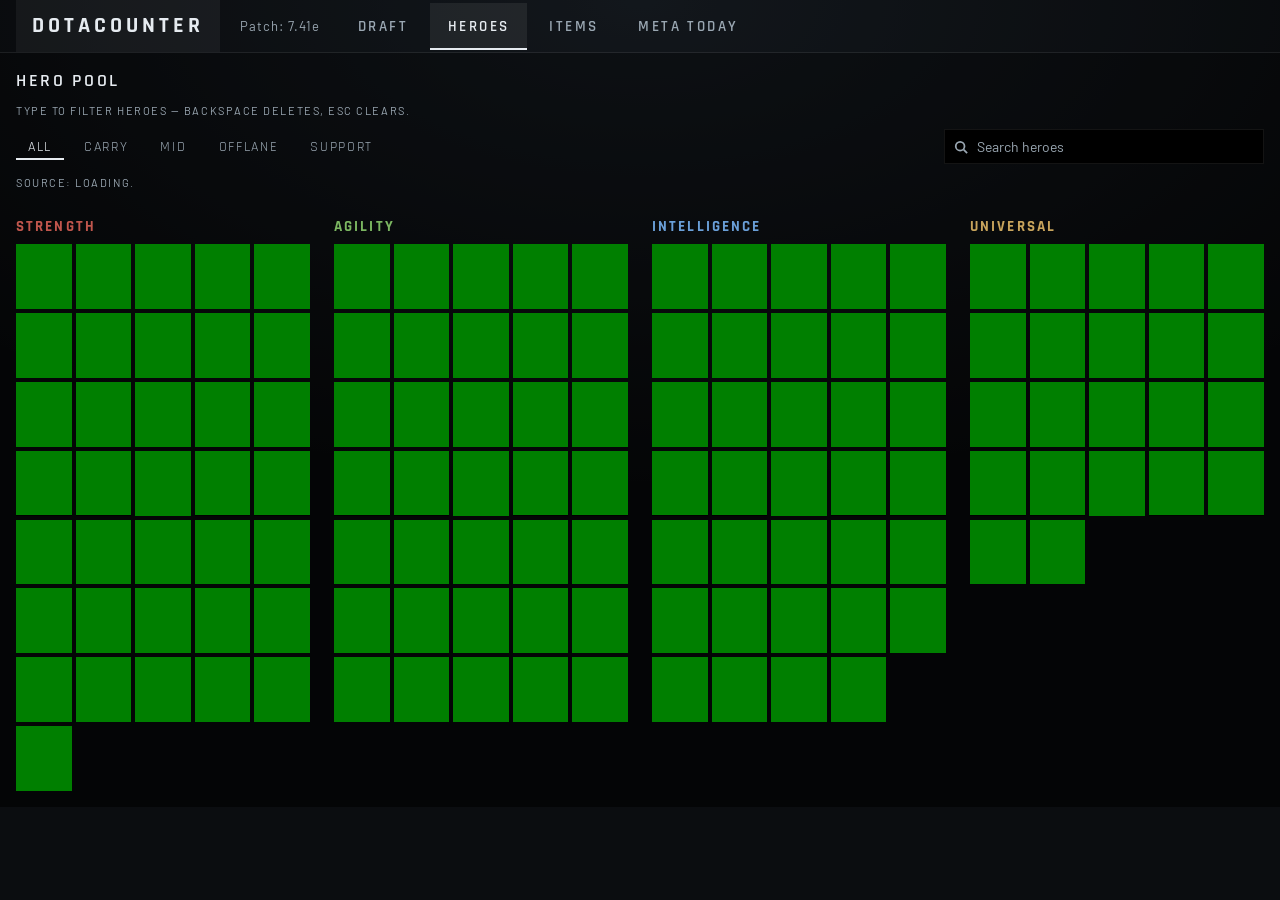
==== heroes.html @ 29185f5b "B2: heroes page with guide/matchups popup, item timeline, deep links" ====
<!DOCTYPE html>
<html lang="en">
<head>
  <meta charset="UTF-8">
  <meta name="viewport" content="width=device-width, initial-scale=1.0">
  <title>DotaCounter — heroes</title>
  <link rel="preconnect" href="https://fonts.googleapis.com">
  <link rel="preconnect" href="https://fonts.gstatic.com" crossorigin>
  <link rel="stylesheet" href="https://fonts.googleapis.com/css2?family=Barlow:wght@400;600&family=Rajdhani:wght@600;700&display=swap">
  <link rel="stylesheet" href="./css/style.css">
  <link rel="stylesheet" href="./css/heroes.css">
</head>
<body>
  <header class="top-bar">
    <h1 class="site-title">DotaCounter</h1>
    <p class="patch-label">Patch: loading…</p>
    <nav class="site-nav">
      <a class="nav-link" href="./index.html">Draft</a>
      <a class="nav-link nav-link-active" href="./heroes.html">Heroes</a>
      <a class="nav-link" href="./items.html">Items</a>
      <a class="nav-link" href="./meta.html">Meta today</a>
    </nav>
  </header>

  <main class="heroes-view">
    <section class="pool-section">
      <h2 class="section-title">Hero pool</h2>
      <p class="pool-query-hint">Tap a portrait to open the hero popup.</p>
      <div class="pool-controls-row">
        <div class="role-tabs">
          <button class="role-tab role-tab-active" data-tab="all">All</button>
          <button class="role-tab" data-tab="carry">Carry</button>
          <button class="role-tab" data-tab="mid">Mid</button>
          <button class="role-tab" data-tab="offlane">Offlane</button>
          <button class="role-tab" data-tab="support">Support</button>
        </div>
        <div class="pool-search-wrap">
          <svg class="pool-search-icon" viewBox="0 0 16 16" width="14" height="14" aria-hidden="true"><circle cx="7" cy="7" r="5" fill="none" stroke="currentColor" stroke-width="2"/><line x1="11" y1="11" x2="15" y2="15" stroke="currentColor" stroke-width="2"/></svg>
          <input class="pool-search" type="search" placeholder="Search heroes" autocomplete="off">
        </div>
      </div>
      <div class="pool-caption-row">
        <p class="pool-data-date">Source: loading.</p>
      </div>
      <div class="hero-pool"></div>
    </section>
  </main>

  <div class="hero-modal-backdrop" hidden>
    <div class="hero-modal" role="dialog" aria-modal="true" aria-labelledby="hero-modal-name">
      <button class="hero-modal-close" aria-label="Close">X</button>
      <div class="hero-modal-top">
        <div class="hero-modal-left">
          <img class="hero-modal-portrait" alt="">
          <h2 class="hero-modal-name" id="hero-modal-name"></h2>
          <p class="hero-modal-attr"></p>
          <p class="hero-modal-roles"></p>
        </div>
        <div class="hero-modal-right">
          <p class="hero-modal-meta"></p>
          <div class="hero-modal-tabs">
            <button class="hero-modal-tab hero-modal-tab-active" data-mtab="guide">Guide</button>
            <button class="hero-modal-tab" data-mtab="matchups">Matchups</button>
          </div>
          <div class="hero-modal-guide"></div>
          <div class="hero-modal-matchups" hidden></div>
        </div>
      </div>
      <div class="hero-modal-timeline">
        <h3 class="timeline-title">Item timeline</h3>
        <p class="timeline-caption">Item timeline - share of item purchases (OpenDota public matches)</p>
        <div class="timeline-phases"></div>
      </div>
    </div>
  </div>

  <script src="./js/data-loader.js"></script>
  <script src="./js/scoring.js"></script>
  <script src="./js/heroes.js"></script>
</body>
</html>
---- css/style.css ----
/* DotaCounter theme: cold client-console look.
   Near-black blue-grey, square translucent panels, uppercase wide-tracked
   type. Semantic class names, full words only. One component, one block. */

:root {
  --bg: #0b0d10;
  --panel: rgba(0, 0, 0, 0.6);
  --divider: rgba(255, 255, 255, 0.08);
  --row-hover: rgba(255, 255, 255, 0.06);
  --ink: #e6ebf0;
  --muted: #9aa7b2;
  --gold: #c8a45c;
  --teal: #6fd3d0;
  --green: #5da64a;
  --red: #c05a4a;
  --str: #c0564d;
  --agi: #7bb661;
  --int: #6a9fd8;
  --uni: #c8a45c;
}

html {
  min-height: 100%;
  background:
    radial-gradient(120% 90% at 50% 0%, rgba(90, 115, 140, 0.28), rgba(0, 0, 0, 0) 60%),
    radial-gradient(140% 120% at 50% 50%, rgba(0, 0, 0, 0) 55%, rgba(0, 0, 0, 0.55) 100%),
    var(--bg);
  background-repeat: no-repeat;
  background-attachment: fixed;
}

body {
  min-height: 100vh;
  color: var(--ink);
  font-family: Barlow, "Segoe UI", Arial, sans-serif;
  margin: 0;
}

/* Top bar: full-width console strip; content edges match the panels. */
.top-bar {
  margin: 0;
  padding: 0 max(16px, calc((100vw - 1400px) / 2));
  display: flex;
  align-items: center;
  gap: 20px;
  flex-wrap: wrap;
  border-bottom: 1px solid var(--divider);
  background: rgba(0, 0, 0, 0.45);
}
.site-title {
  font-family: Rajdhani, "Arial Narrow", sans-serif;
  font-size: 22px;
  font-weight: 700;
  text-transform: uppercase;
  letter-spacing: 0.18em;
  margin: 0;
  padding: 12px 16px;
  background: rgba(255, 255, 255, 0.05);
  color: var(--ink);
}
.patch-label {
  color: var(--muted);
  margin: 0;
  font-size: 13px;
  letter-spacing: 0.08em;
}
.site-nav {
  display: flex;
  gap: 4px;
  min-width: 0;
  overflow-x: auto;
}
.nav-link {
  font-family: Rajdhani, "Arial Narrow", sans-serif;
  text-transform: uppercase;
  letter-spacing: 0.16em;
  font-size: 15px;
  font-weight: 600;
  color: var(--muted);
  text-decoration: none;
  padding: 14px 18px 12px;
  border-bottom: 2px solid transparent;
}
.nav-link:hover {
  color: var(--ink);
  background: var(--row-hover);
}
.nav-link-active {
  color: var(--ink);
  background: rgba(255, 255, 255, 0.07);
  border-bottom-color: var(--ink);
}

/* Draft page frame: pool left, sticky draft panel right >= 1000px. */
.draft-view {
  max-width: 1400px;
  margin: 0 auto;
  padding: 16px;
  display: grid;
  grid-template-columns: minmax(0, 1fr);
  gap: 16px;
  align-items: start;
}
@media (min-width: 1000px) {
  .draft-view {
    grid-template-columns: minmax(0, 1fr) 340px;
  }
  .pool-section {
    max-height: calc(100vh - 120px);
    overflow-y: auto;
  }
  .draft-main {
    position: sticky;
    top: 16px;
    max-height: calc(100vh - 32px);
    overflow-y: auto;
  }
}
.section-title {
  font-family: Rajdhani, "Arial Narrow", sans-serif;
  text-transform: uppercase;
  letter-spacing: 0.14em;
  font-size: 18px;
  font-weight: 600;
  color: var(--ink);
  margin: 0 0 12px;
}
.pool-section,
.draft-board,
.counter-results {
  background: var(--panel);
  padding: 16px;
  margin-bottom: 16px;
}

/* Hero pool: attribute titles in client colors, portrait grid. */
.pool-group-title {
  font-family: Rajdhani, "Arial Narrow", sans-serif;
  text-transform: uppercase;
  letter-spacing: 0.14em;
  font-size: 15px;
  margin: 16px 0 8px;
}
.pool-group-strength {
  color: var(--str);
}
.pool-group-agility {
  color: var(--agi);
}
.pool-group-intelligence {
  color: var(--int);
}
.pool-group-universal {
  color: var(--uni);
}
.hero-grid {
  display: grid;
  grid-template-columns: repeat(5, minmax(0, 1fr));
  gap: 4px;
  justify-content: start;
}
.hero-card {
  position: relative;
  background: #000;
  border: none;
  border-radius: 0;
  padding: 0;
  cursor: grab;
  color: var(--ink);
}
.hero-card:hover {
  outline: 1px solid var(--ink);
}
.hero-portrait {
  width: 100%;
  display: block;
  aspect-ratio: 60 / 70;
  object-fit: cover;
  object-position: center top;
}
.hero-name {
  font-size: 12px;
  text-align: center;
  padding: 3px 2px;
  color: var(--muted);
}

/* Pool controls: role tabs left, search input right, one row. */
.pool-controls-row {
  display: flex;
  align-items: center;
  gap: 16px;
  margin: 8px 0 12px;
  flex-wrap: wrap;
}
.pool-controls-row .role-tabs {
  margin: 0;
  flex: 1 1 auto;
  min-width: 0;
}
/* Visible pool search box: same console styling as the tabs. */
.pool-search-wrap {
  position: relative;
  flex: 0 1 320px;
  min-width: 0;
  margin-left: auto;
}
.pool-search-icon {
  position: absolute;
  left: 10px;
  top: 50%;
  transform: translateY(-50%);
  color: var(--muted);
  pointer-events: none;
}
.pool-search {
  width: 100%;
  min-width: 0;
  box-sizing: border-box;
  background: #000;
  color: var(--ink);
  border: 1px solid var(--divider);
  border-radius: 0;
  padding: 8px 10px 8px 32px;
  font-family: Barlow, "Segoe UI", Arial, sans-serif;
  font-size: 14px;
  margin: 0;
}
.pool-search::placeholder {
  color: var(--muted);
}
.pool-search:focus {
  outline: none;
  border-color: var(--teal);
  box-shadow: 0 0 0 1px var(--teal);
}
/* Draft board: single enemy lineup inside the sticky panel. */
/* Draft board: portrait-shaped slots with a faint slot number. */
.draft-slots {
  display: grid;
  grid-template-columns: repeat(5, 1fr);
  gap: 4px;
}
.draft-slot {
  position: relative;
  background: #000;
  padding: 0;
  aspect-ratio: 60 / 70;
  cursor: pointer;
}
.draft-slot-number {
  position: absolute;
  inset: 0;
  display: flex;
  align-items: center;
  justify-content: center;
  color: rgba(255, 255, 255, 0.22);
  font-family: Rajdhani, "Arial Narrow", sans-serif;
  font-size: 20px;
  font-weight: 600;
}
.draft-slot-filled {
  cursor: pointer;
}
.draft-slot .hero-portrait {
  position: relative;
}
.draft-hint {
  color: var(--muted);
  margin: 12px 0 0;
  font-size: 13px;
}

/* Counter list and hero detail. */
.empty-prompt {
  color: var(--muted);
}
.counter-list {
  display: flex;
  flex-direction: column;
}
.counter-entry {
  display: flex;
  gap: 10px;
  align-items: flex-start;
  padding: 6px 4px;
  border-bottom: 1px solid var(--divider);
}
.counter-entry:hover {
  background: var(--row-hover);
}
.counter-portrait {
  width: 56px;
  height: 64px;
  flex: none;
  object-fit: cover;
  object-position: center top;
}
.counter-body {
  min-width: 0;
}
.counter-name {
  color: var(--ink);
  font-family: Rajdhani, "Arial Narrow", sans-serif;
  text-transform: uppercase;
  letter-spacing: 0.1em;
  font-size: 15px;
}
.counter-reason {
  color: var(--muted);
  margin: 2px 0 4px;
  font-size: 13px;
}
.counter-detail-link {
  background: none;
  border: 1px solid var(--teal);
  color: var(--teal);
  border-radius: 0;
  padding: 4px 10px;
  cursor: pointer;
  font-family: Rajdhani, "Arial Narrow", sans-serif;
  text-transform: uppercase;
  letter-spacing: 0.12em;
  font-size: 13px;
}
.counter-detail-link:hover {
  background: var(--row-hover);
}
.counter-more {
  background: none;
  border: none;
  color: var(--teal);
  cursor: pointer;
  font-family: Rajdhani, "Arial Narrow", sans-serif;
  text-transform: uppercase;
  letter-spacing: 0.12em;
  font-size: 13px;
  padding: 8px 4px;
  text-align: left;
}

/* Meta today page. */
.meta-view {
  max-width: 1100px;
  margin: 0 auto;
  padding: 16px;
}
.meta-updated {
  color: var(--muted);
  font-size: 11px;
  text-transform: uppercase;
  letter-spacing: 0.14em;
}
.tier-list {
  display: flex;
  flex-direction: column;
}
.tier-row {
  background: var(--panel);
  padding: 8px 4px;
  display: flex;
  gap: 12px;
  border-bottom: 1px solid var(--divider);
}
.tier-row:hover {
  background: var(--row-hover);
}
.tier-label {
  min-width: 64px;
  color: var(--gold);
  font-family: Rajdhani, "Arial Narrow", sans-serif;
  text-transform: uppercase;
  letter-spacing: 0.12em;
}
.tier-members {
  color: var(--ink);
}

/* Best-picks-by-role cards. */
.role-list {
  display: flex;
  flex-direction: column;
  margin-bottom: 16px;
}
.role-card {
  background: var(--panel);
  padding: 8px 4px;
  border-bottom: 1px solid var(--divider);
}
.role-card:hover {
  background: var(--row-hover);
}
.role-name {
  font-family: Rajdhani, "Arial Narrow", sans-serif;
  text-transform: uppercase;
  letter-spacing: 0.12em;
  color: var(--ink);
  margin-right: 12px;
}
.role-picks {
  color: var(--ink);
}
.role-note {
  color: var(--muted);
  margin: 4px 0 0 0;
  font-size: 13px;
}

/* Role question modal: full-screen overlay, centered dialog. */
.role-modal {
  position: fixed;
  inset: 0;
  background: rgba(0, 0, 0, 0.7);
  display: flex;
  align-items: center;
  justify-content: center;
  padding: 16px;
}
.role-modal[hidden] {
  display: none;
}
.role-dialog {
  background: #101318;
  border-top: 2px solid var(--ink);
  padding: 24px;
  max-width: 420px;
}
.role-dialog-title {
  font-family: Rajdhani, "Arial Narrow", sans-serif;
  text-transform: uppercase;
  letter-spacing: 0.14em;
  color: var(--ink);
  margin: 0 0 8px;
}
.role-dialog-sub {
  color: var(--muted);
  margin: 0 0 16px;
}
.role-options {
  display: flex;
  flex-direction: column;
  gap: 8px;
}
.role-option {
  background: var(--green);
  color: #fff;
  border: none;
  border-radius: 0;
  padding: 10px;
  cursor: pointer;
  text-align: left;
  font-family: Rajdhani, "Arial Narrow", sans-serif;
  text-transform: uppercase;
  letter-spacing: 0.12em;
  font-size: 15px;
  font-weight: 600;
}
.role-option:hover {
  filter: brightness(1.12);
}

/* Role change: small button pinned to the right edge of the top bar. */
.role-change {
  margin-left: auto;
  background: none;
  border: 1px solid var(--divider);
  color: var(--muted);
  border-radius: 0;
  padding: 4px 10px;
  cursor: pointer;
  font-family: Rajdhani, "Arial Narrow", sans-serif;
  text-transform: uppercase;
  letter-spacing: 0.12em;
  font-size: 13px;
  white-space: nowrap;
}
.role-change:hover {
  color: var(--ink);
  background: var(--row-hover);
}

/* Enemy-support chips: mark enemy heroes that are supports. */
.enemy-support-pick {
  display: flex;
  flex-wrap: wrap;
  align-items: center;
  gap: 8px;
  margin-bottom: 12px;
}
.enemy-support-pick[hidden] {
  display: none;
}
.enemy-support-label {
  color: var(--muted);
  font-size: 11px;
  text-transform: uppercase;
  letter-spacing: 0.14em;
}
.enemy-support-chip {
  background: none;
  color: var(--muted);
  border: 1px solid var(--divider);
  border-radius: 0;
  padding: 4px 12px;
  cursor: pointer;
}
.enemy-support-chip:hover {
  background: var(--row-hover);
  color: var(--ink);
}
.enemy-support-chip-on {
  border-color: var(--teal);
  color: var(--teal);
}

/* Pool columns side by side like the Dota client (700px and up). */
@media (min-width: 700px) {
  .hero-pool {
    display: grid;
    grid-template-columns: repeat(4, minmax(0, 1fr));
    gap: 24px;
    align-items: start;
  }
  .pool-column {
    min-width: 0;
  }
}

/* Typed-query hint line (replaces the old search box). */
.pool-query-hint {
  color: var(--muted);
  font-size: 11px;
  text-transform: uppercase;
  letter-spacing: 0.14em;
  margin: 0 0 12px;
}

/* Non-matching heroes turn black-and-white while filtering. */
.hero-dimmed .hero-portrait {
  filter: grayscale(1) brightness(0.6);
}
.hero-dimmed .hero-name {
  opacity: 0.45;
}

/* Glowing matched letters inside a hero name while searching. */
.hero-name-hit {
  color: var(--teal);
}

/* Pool role tabs: one active filter at a time. */
.pool-data-date {
  color: var(--muted);
  font-size: 11px;
  text-transform: uppercase;
  letter-spacing: 0.14em;
  margin: 0 0 12px;
}.role-tabs {
  display: flex;
  gap: 8px;
  flex-wrap: wrap;
  margin: 8px 0 12px;
}
.role-tab {
  background: none;
  color: var(--muted);
  border: none;
  border-bottom: 2px solid transparent;
  border-radius: 0;
  padding: 4px 12px 2px;
  cursor: pointer;
  font-family: Rajdhani, "Arial Narrow", sans-serif;
  text-transform: uppercase;
  letter-spacing: 0.12em;
  font-size: 14px;
}
.role-tab:hover {
  color: var(--ink);
}
.role-tab-active {
  color: var(--ink);
  border-bottom-color: var(--ink);
}
/* Pub win-rate number: plain bottom-left text like the client, no pill. */
.win-badge {
  position: absolute;
  left: 4px;
  bottom: 2px;
  background: none;
  font-size: 12px;
  font-weight: 700;
  text-shadow: 0 1px 2px #000, 0 0 4px #000;
  pointer-events: none;
}
.win-high {
  color: var(--green);
}
.win-mid {
  color: var(--muted);
}
.win-low {
  color: var(--red);
}
/* Empty best-picks state: thin data, not a render bug. */
.counter-empty {
  color: var(--muted);
  font-size: 14px;
  margin: 0;
}
/* Pool caption row: data date left, win toggle right. */
.pool-caption-row {
  display: flex;
  align-items: center;
  justify-content: space-between;
  gap: 12px;
  flex-wrap: wrap;
}
.rates-toggle {
  display: inline-flex;
  align-items: center;
  gap: 8px;
  color: var(--muted);
  font-size: 13px;
  letter-spacing: 0.06em;
  text-transform: uppercase;
  cursor: pointer;
  white-space: nowrap;
}
/* Dark client-style switch: track plus knob, teal when on. */
.rates-checkbox {
  appearance: none;
  width: 34px;
  height: 18px;
  margin: 0;
  border-radius: 9px;
  background: #1a2027;
  border: 1px solid var(--divider);
  position: relative;
  cursor: pointer;
  flex: none;
}
.rates-checkbox::after {
  content: "";
  position: absolute;
  top: 2px;
  left: 2px;
  width: 12px;
  height: 12px;
  border-radius: 50%;
  background: var(--muted);
}
.rates-checkbox:checked {
  border-color: var(--teal);
}
.rates-checkbox:checked::after {
  left: 18px;
  background: var(--teal);
}
---- css/heroes.css ----
/* Heroes page modal: 900px dialog, 1px steel border, portrait left,
   info right, item timeline full-width at the bottom. Narrow screens
   get a full-screen sheet. Class names mirror the Draft page. */
.hero-modal-backdrop {
  position: fixed;
  inset: 0;
  background: rgba(0, 0, 0, 0.7);
  display: flex;
  align-items: center;
  justify-content: center;
  z-index: 50;
}
.hero-modal-backdrop[hidden] {
  display: none;
}
.hero-modal {
  width: 900px;
  max-width: calc(100vw - 32px);
  max-height: calc(100vh - 64px);
  overflow-y: auto;
  background: var(--panel);
  border: 1px solid #4a5866;
  padding: 20px;
  position: relative;
}
.hero-modal-close {
  position: absolute;
  top: 8px;
  right: 12px;
  background: none;
  border: none;
  color: var(--muted);
  font-size: 20px;
  cursor: pointer;
}
.hero-modal-close:hover {
  color: var(--ink);
}
.hero-modal-top {
  display: flex;
  gap: 20px;
}
.hero-modal-left {
  flex: 0 0 25%;
}
.hero-modal-portrait {
  width: 100%;
  display: block;
  aspect-ratio: 60 / 70;
  object-fit: cover;
  object-position: center top;
}
.hero-modal-name {
  font-size: 22px;
  margin: 8px 0 4px 0;
}
.hero-modal-sub {
  color: var(--muted);
  font-size: 13px;
  margin: 0;
}
.hero-modal-roles {
  color: var(--muted);
  font-size: 13px;
  margin: 4px 0 0 0;
}
.hero-modal-right {
  flex: 1;
  min-width: 0;
}
.hero-modal-meta {
  display: flex;
  gap: 16px;
  flex-wrap: wrap;
  color: var(--muted);
  font-size: 13px;
  margin: 0 0 12px 0;
}
.hero-modal-meta strong {
  color: var(--ink);
}
.hero-modal-tabs {
  display: flex;
  gap: 4px;
  margin-bottom: 12px;
}
.hero-modal-tab {
  background: none;
  border: none;
  border-bottom: 2px solid transparent;
  color: var(--muted);
  padding: 6px 12px;
  cursor: pointer;
  font-size: 13px;
  letter-spacing: 0.08em;
}
.hero-modal-tab-active {
  color: var(--ink);
  border-bottom-color: var(--teal);
}
.hero-modal-guide-line {
  font-size: 14px;
  margin: 6px 0;
}
.hero-modal-guide-label {
  color: var(--gold);
  font-size: 12px;
  letter-spacing: 0.1em;
}
.hero-modal-matchups {
  font-size: 14px;
  margin: 6px 0;
}
.hero-modal-timeline {
  margin-top: 16px;
  border-top: 1px solid var(--divider);
  padding-top: 12px;
}
.timeline-title {
  font-size: 13px;
  letter-spacing: 0.1em;
  color: var(--muted);
  margin: 0 0 4px 0;
}
.timeline-caption {
  color: var(--muted);
  font-size: 12px;
  margin: 0 0 8px 0;
}
.timeline-phases {
  display: grid;
  grid-template-columns: repeat(4, 1fr);
  gap: 12px;
}
.timeline-phase-name {
  font-size: 12px;
  letter-spacing: 0.1em;
  color: var(--muted);
  margin: 0 0 6px 0;
}
.timeline-row {
  display: flex;
  align-items: center;
  gap: 8px;
  font-size: 13px;
  margin: 0 0 4px 0;
}
.timeline-item img {
  width: 40px;
  height: 30px;
  object-fit: cover;
  display: block;
}
.timeline-share {
  color: var(--muted);
  margin-left: auto;
}
.hero-modal-empty {
  color: var(--muted);
  font-size: 14px;
}

/* Narrow screens: the modal becomes a full-screen sheet. */
@media (max-width: 640px) {
  .hero-modal {
    max-width: 100vw;
    max-height: 100vh;
    width: 100vw;
    height: 100vh;
    border: none;
  }
  .hero-modal-top {
    flex-direction: column;
  }
  .hero-modal-left {
    flex: none;
  }
  .timeline-phases {
    grid-template-columns: 1fr 1fr;
  }
}
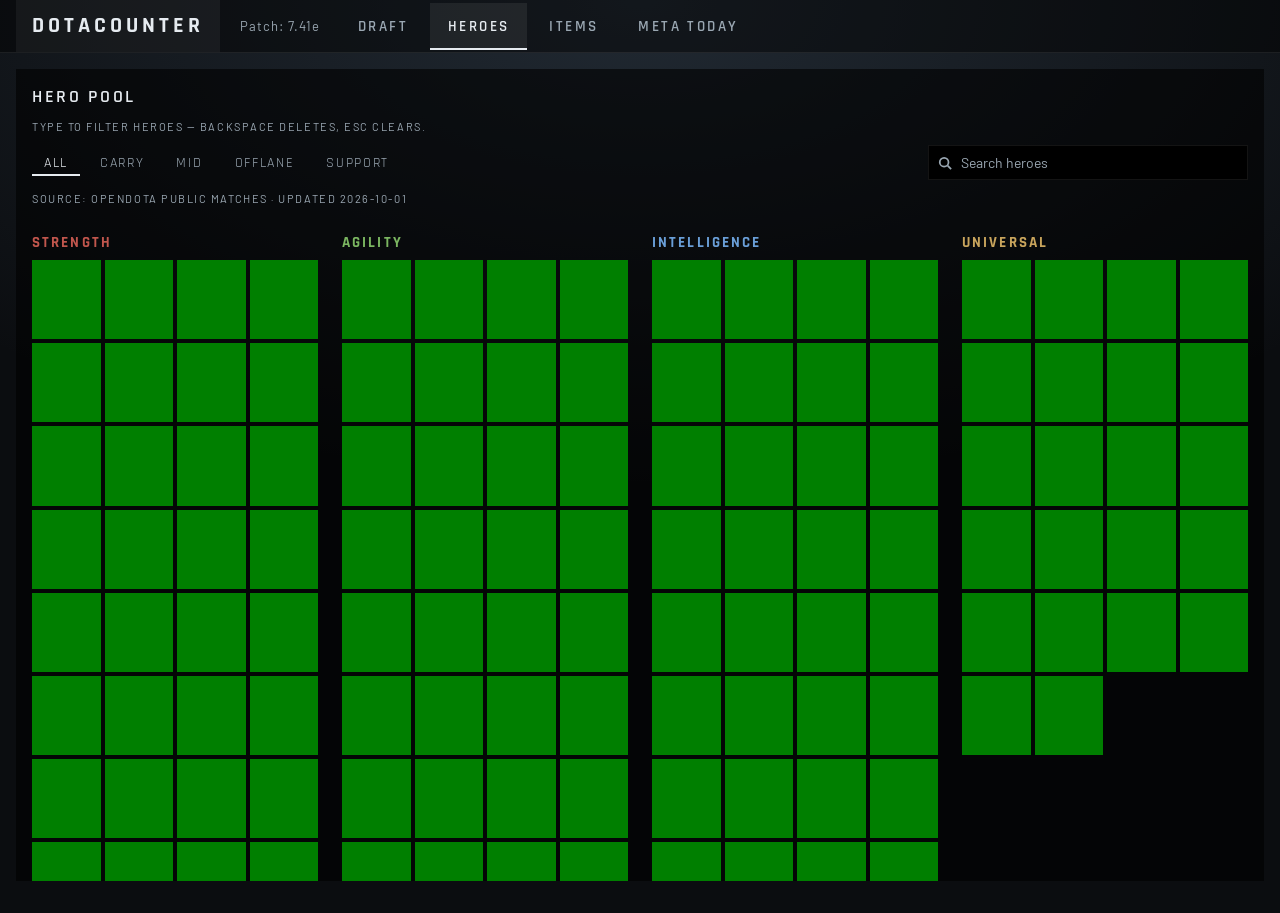
==== commit dec84e96: "Fix B2-8: timeline caption drops repeated heading" ====
--- a/heroes.html
+++ b/heroes.html
@@ -68,9 +68,10 @@
       </div>
       <div class="hero-modal-timeline">
         <h3 class="timeline-title">Item timeline</h3>
-        <p class="timeline-caption">Item timeline - share of item purchases (OpenDota public matches)</p>
+        <p class="timeline-caption">Share of item purchases (OpenDota public matches)</p>
         <div class="timeline-phases"></div>
       </div>
+      <p class="hero-modal-missing" hidden>Hero not found</p>
     </div>
   </div>
 
--- a/css/heroes.css
+++ b/css/heroes.css
@@ -179,3 +179,37 @@
     grid-template-columns: 1fr 1fr;
   }
 }
+
+/* Heroes page frame: same centered container as the Draft page. */
+.heroes-view {
+  max-width: 1400px;
+  margin: 0 auto;
+  padding: 16px;
+}
+/* Browse cards run slightly larger than Draft pool cards. */
+.heroes-view .hero-grid {
+  grid-template-columns: repeat(auto-fill, minmax(64px, 1fr));
+}
+.heroes-view .hero-portrait {
+  aspect-ratio: 64 / 74;
+}
+
+/* Matchups tab rows: hero pairs and item counters. */
+.matchups-group-name {
+  margin: 12px 0 4px 0;
+}
+.matchups-row {
+  margin: 2px 0;
+}
+.matchups-row-thin {
+  opacity: 0.65;
+}
+.matchups-item-row {
+  display: flex;
+  align-items: center;
+  gap: 8px;
+  margin: 4px 0;
+}
+.matchups-item-why {
+  font-size: 13px;
+}
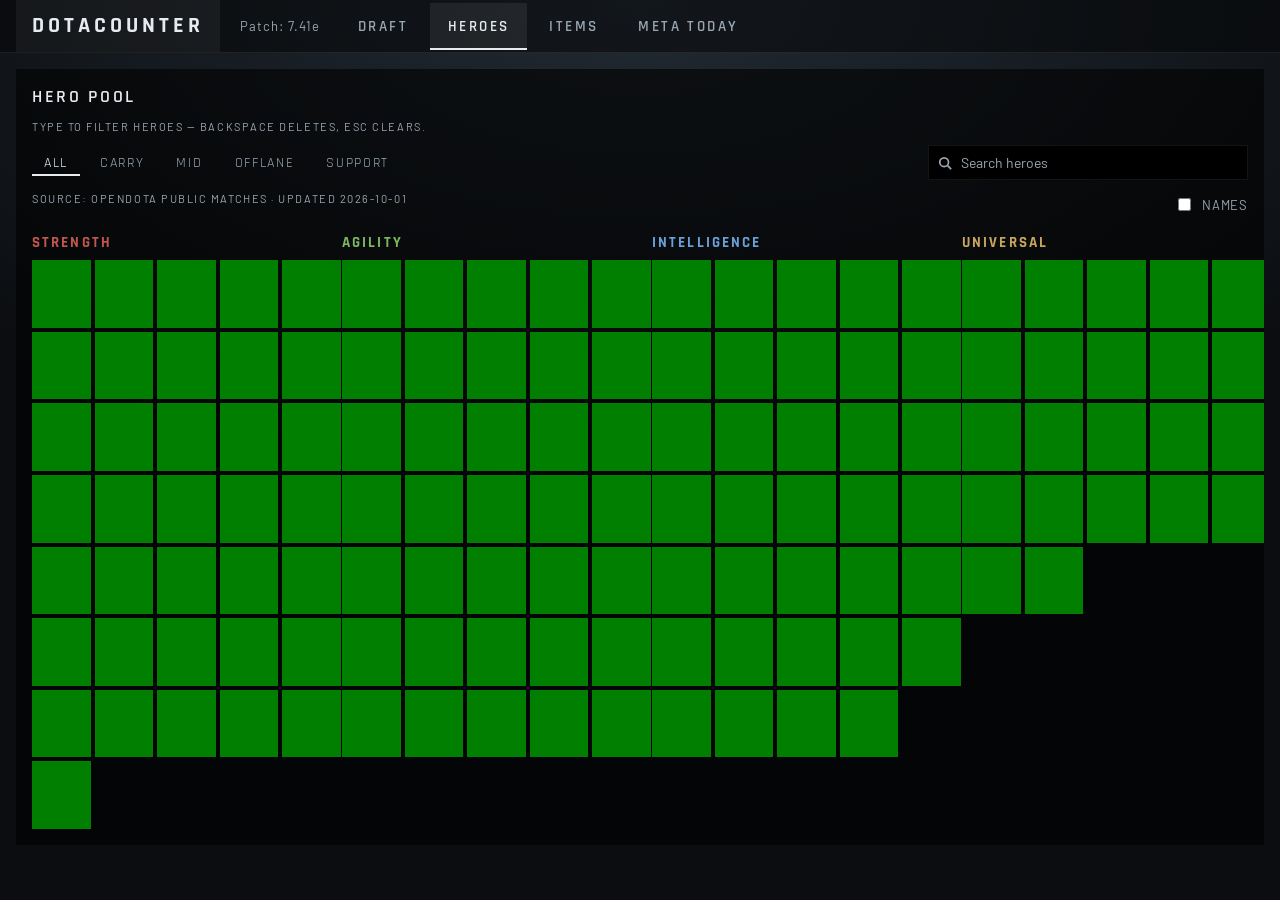
==== commit 6861e2eb: "Recognition 3-5: stable hide-positions, Names toggle, crop center 20pct" ====
--- a/heroes.html
+++ b/heroes.html
@@ -41,6 +41,7 @@
       </div>
       <div class="pool-caption-row">
         <p class="pool-data-date">Source: loading.</p>
+        <label class="rates-toggle"><input type="checkbox" class="names-checkbox"> Names</label>
       </div>
       <div class="hero-pool"></div>
     </section>
--- a/css/style.css
+++ b/css/style.css
@@ -17,6 +17,9 @@
   --agi: #7bb661;
   --int: #6a9fd8;
   --uni: #c8a45c;
+  /* One fixed hero-card size for Draft + Heroes pools: ~64px at 1080p,
+     down to ~48px on short viewports. Never changes with the role tab. */
+  --card: clamp(48px, 6.5vh, 64px);
 }
 
 html {
@@ -155,7 +158,7 @@
 }
 .hero-grid {
   display: grid;
-  grid-template-columns: repeat(5, minmax(0, 1fr));
+  grid-template-columns: repeat(5, var(--card));
   gap: 4px;
   justify-content: start;
 }
@@ -174,15 +177,31 @@
 .hero-portrait {
   width: 100%;
   display: block;
-  aspect-ratio: 60 / 70;
+  aspect-ratio: 64 / 74;
   object-fit: cover;
-  object-position: center top;
+  object-position: center 20%;
+}
+/* Instant pool tooltip: no-delay replacement for title attributes. */
+.instant-tip {
+  position: fixed;
+  z-index: 200;
+  background: rgba(18, 22, 27, 0.97);
+  border: 1px solid #4a5866;
+  border-radius: 3px;
+  color: var(--ink);
+  font-size: 12px;
+  padding: 3px 8px;
+  pointer-events: none;
+  white-space: nowrap;
 }
 .hero-name {
-  font-size: 12px;
+  font-size: 10px;
   text-align: center;
-  padding: 3px 2px;
-  color: var(--muted);
+  padding: 2px 1px;
+  color: var(--muted);
+  white-space: nowrap;
+  overflow: hidden;
+  text-overflow: ellipsis;
 }
 
 /* Pool controls: role tabs left, search input right, one row. */
@@ -535,12 +554,13 @@
   margin: 0 0 12px;
 }
 
-/* Non-matching heroes turn black-and-white while filtering. */
-.hero-dimmed .hero-portrait {
-  filter: grayscale(1) brightness(0.6);
-}
-.hero-dimmed .hero-name {
-  opacity: 0.45;
+/* Search dims non-matches to 40% (never hides); the role tab hides cards
+   in place with space kept, so grid positions never move. */
+.hero-dimmed {
+  opacity: 0.4;
+}
+.hero-tab-hidden {
+  visibility: hidden;
 }
 
 /* Glowing matched letters inside a hero name while searching. */
--- a/css/heroes.css
+++ b/css/heroes.css
@@ -18,7 +18,7 @@
   max-width: calc(100vw - 32px);
   max-height: calc(100vh - 64px);
   overflow-y: auto;
-  background: var(--panel);
+  background: rgba(18, 22, 27, 0.97);
   border: 1px solid #4a5866;
   padding: 20px;
   position: relative;
@@ -27,14 +27,18 @@
   position: absolute;
   top: 8px;
   right: 12px;
+  width: 28px;
+  height: 28px;
   background: none;
-  border: none;
-  color: var(--muted);
-  font-size: 20px;
+  border: 1px solid #4a5866;
+  color: var(--muted);
+  font-size: 16px;
+  line-height: 1;
   cursor: pointer;
 }
 .hero-modal-close:hover {
   color: var(--ink);
+  background: rgba(255, 255, 255, 0.08);
 }
 .hero-modal-top {
   display: flex;
@@ -52,7 +56,27 @@
 }
 .hero-modal-name {
   font-size: 22px;
-  margin: 8px 0 4px 0;
+  margin: 6px 0 2px 0;
+}
+.hero-modal-attr {
+  font-size: 13px;
+  font-weight: bold;
+  letter-spacing: 0.08em;
+  text-transform: uppercase;
+  margin: 0;
+}
+.attr-strength { color: var(--str); }
+.attr-agility { color: var(--agi); }
+.attr-intelligence { color: var(--int); }
+.attr-universal { color: var(--uni); }
+.hero-modal-role-chip {
+  display: inline-block;
+  font-size: 12px;
+  color: var(--ink);
+  border: 1px solid #4a5866;
+  border-radius: 3px;
+  padding: 1px 8px;
+  margin: 6px 0 0 0;
 }
 .hero-modal-sub {
   color: var(--muted);
@@ -70,15 +94,27 @@
 }
 .hero-modal-meta {
   display: flex;
-  gap: 16px;
-  flex-wrap: wrap;
-  color: var(--muted);
-  font-size: 13px;
+  gap: 20px;
   margin: 0 0 12px 0;
 }
-.hero-modal-meta strong {
-  color: var(--ink);
-}
+.meta-stat {
+  display: flex;
+  flex-direction: column;
+}
+.meta-stat-caption {
+  font-size: 11px;
+  letter-spacing: 0.12em;
+  text-transform: uppercase;
+  color: var(--muted);
+}
+.meta-stat-value {
+  font-size: 18px;
+  color: var(--ink);
+}
+.meta-tier-s { color: var(--gold); }
+.meta-tier-a { color: var(--teal); }
+.meta-tier-b { color: var(--ink); }
+.meta-tier-c { color: var(--muted); }
 .hero-modal-tabs {
   display: flex;
   gap: 4px;
@@ -102,10 +138,21 @@
   font-size: 14px;
   margin: 6px 0;
 }
-.hero-modal-guide-label {
-  color: var(--gold);
-  font-size: 12px;
+.guide-draft-note {
+  display: inline-block;
+  font-size: 11px;
   letter-spacing: 0.1em;
+  text-transform: uppercase;
+  color: var(--muted);
+  border: 1px solid #4a5866;
+  border-radius: 3px;
+  padding: 2px 8px;
+  margin: 0 0 8px 0;
+}
+.guide-coming-soon {
+  color: var(--muted);
+  font-size: 14px;
+  margin: 0;
 }
 .hero-modal-matchups {
   font-size: 14px;
@@ -130,19 +177,32 @@
 .timeline-phases {
   display: grid;
   grid-template-columns: repeat(4, 1fr);
-  gap: 12px;
+  gap: 0;
+}
+.timeline-phase {
+  padding: 0 12px;
+}
+.timeline-phase:first-child {
+  padding-left: 0;
+}
+.timeline-phase + .timeline-phase {
+  border-left: 1px solid var(--divider);
 }
 .timeline-phase-name {
   font-size: 12px;
   letter-spacing: 0.1em;
   color: var(--muted);
   margin: 0 0 6px 0;
+}
+.timeline-phase:not(:last-child) .timeline-phase-name::after {
+  content: " ›";
+  color: var(--teal);
 }
 .timeline-row {
   display: flex;
   align-items: center;
   gap: 8px;
-  font-size: 13px;
+  width: 150px;
   margin: 0 0 4px 0;
 }
 .timeline-item img {
@@ -152,8 +212,9 @@
   display: block;
 }
 .timeline-share {
-  color: var(--muted);
   margin-left: auto;
+  color: var(--muted);
+  font-size: 12px;
 }
 .hero-modal-empty {
   color: var(--muted);
@@ -186,12 +247,25 @@
   margin: 0 auto;
   padding: 16px;
 }
-/* Browse cards run slightly larger than Draft pool cards. */
+/* Browse cards: same fixed --card size as the Draft pool. Four attribute
+   columns stay short enough that the full 127-hero pool fits a 1080p
+   viewport; shorter viewports scroll with a thin dark bar. */
 .heroes-view .hero-grid {
-  grid-template-columns: repeat(auto-fill, minmax(64px, 1fr));
+  grid-template-columns: repeat(5, var(--card));
+  gap: 4px;
 }
 .heroes-view .hero-portrait {
   aspect-ratio: 64 / 74;
+}
+.heroes-view .hero-pool {
+  scrollbar-width: thin;
+  scrollbar-color: #4a5866 transparent;
+}
+.heroes-view .hero-pool::-webkit-scrollbar {
+  width: 8px;
+}
+.heroes-view .hero-pool::-webkit-scrollbar-thumb {
+  background: #4a5866;
 }
 
 /* Matchups tab rows: hero pairs and item counters. */
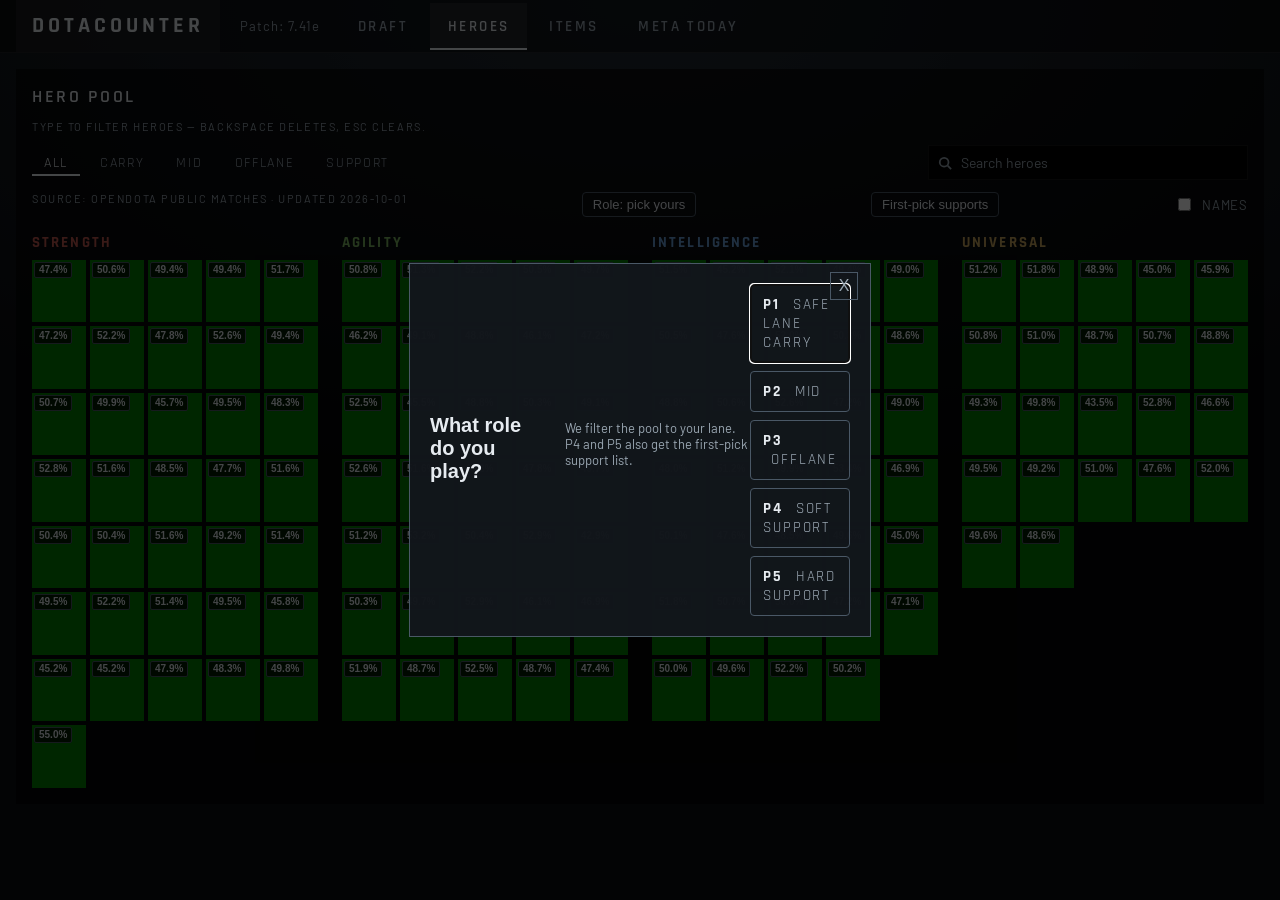
==== commit cd9b8d6d: "feat: win-rate badges, lane-role popup, first-pick support list" ====
--- a/heroes.html
+++ b/heroes.html
@@ -41,6 +41,8 @@
       </div>
       <div class="pool-caption-row">
         <p class="pool-data-date">Source: loading.</p>
+        <button class="role-chip">Role: pick yours</button>
+        <button class="first-pick-button">First-pick supports</button>
         <label class="rates-toggle"><input type="checkbox" class="names-checkbox"> Names</label>
       </div>
       <div class="hero-pool"></div>
@@ -76,6 +78,33 @@
     </div>
   </div>
 
+  <div class="role-modal-backdrop" hidden>
+    <div class="role-modal" role="dialog" aria-modal="true" aria-labelledby="role-modal-title">
+      <button class="role-modal-close" aria-label="Close">X</button>
+      <h2 class="role-modal-title" id="role-modal-title">What role do you play?</h2>
+      <p class="role-modal-sub">We filter the pool to your lane. P4 and P5 also get the first-pick support list.</p>
+      <div class="role-options">
+        <button class="role-option" data-role="p1">P1 <span>Safe Lane Carry</span></button>
+        <button class="role-option" data-role="p2">P2 <span>Mid</span></button>
+        <button class="role-option" data-role="p3">P3 <span>Offlane</span></button>
+        <button class="role-option" data-role="p4">P4 <span>Soft Support</span></button>
+        <button class="role-option" data-role="p5">P5 <span>Hard Support</span></button>
+      </div>
+    </div>
+  </div>
+
+  <div class="support-modal-backdrop" hidden>
+    <div class="support-modal" role="dialog" aria-modal="true" aria-labelledby="support-modal-title">
+      <button class="support-modal-close" aria-label="Close">X</button>
+      <h2 class="support-modal-title" id="support-modal-title">First-pick supports</h2>
+      <p class="support-modal-sub">Supports pick first in ranked. Most-picked and highest-win-rate this patch.</p>
+      <h3 class="support-group-name">Most picked</h3>
+      <div class="support-popular"></div>
+      <h3 class="support-group-name">Highest win rate</h3>
+      <div class="support-best"></div>
+    </div>
+  </div>
+
   <script src="./js/data-loader.js"></script>
   <script src="./js/scoring.js"></script>
   <script src="./js/heroes.js"></script>
--- a/css/style.css
+++ b/css/style.css
@@ -17,8 +17,8 @@
   --agi: #7bb661;
   --int: #6a9fd8;
   --uni: #c8a45c;
-  /* One fixed hero-card size for Draft + Heroes pools: ~64px at 1080p,
-     down to ~48px on short viewports. Never changes with the role tab. */
+  /* Fallback card size; .pool-section overrides it with a
+     container-relative size. Never changes with the role tab. */
   --card: clamp(48px, 6.5vh, 64px);
 }
 
@@ -94,9 +94,11 @@
   border-bottom-color: var(--ink);
 }
 
-/* Draft page frame: pool left, sticky draft panel right >= 1000px. */
+/* Draft page frame: pool left, sticky draft panel right >= 1000px.
+   Wide enough for four 5-card columns at full 64px size plus the
+   5x72px enemy slots (1904px total at 1920x1080). */
 .draft-view {
-  max-width: 1400px;
+  max-width: 1904px;
   margin: 0 auto;
   padding: 16px;
   display: grid;
@@ -106,7 +108,7 @@
 }
 @media (min-width: 1000px) {
   .draft-view {
-    grid-template-columns: minmax(0, 1fr) 340px;
+    grid-template-columns: minmax(0, 1fr) 408px;
   }
   .pool-section {
     max-height: calc(100vh - 120px);
@@ -135,6 +137,13 @@
   padding: 16px;
   margin-bottom: 16px;
 }
+/* Card size follows the pool width (container query): 5 cards + 4px gaps
+   per column, 4 columns + 24px gaps = 136px of fixed chrome. ~64px at
+   1080p, smaller on narrow screens, never below 40px. */
+.pool-section {
+  container-type: inline-size;
+  --card: clamp(40px, calc((100cqi - 136px) / 20), 64px);
+}
 
 /* Hero pool: attribute titles in client colors, portrait grid. */
 .pool-group-title {
@@ -257,15 +266,22 @@
 /* Draft board: portrait-shaped slots with a faint slot number. */
 .draft-slots {
   display: grid;
-  grid-template-columns: repeat(5, 1fr);
+  grid-template-columns: repeat(5, 72px);
   gap: 4px;
 }
 .draft-slot {
-  position: relative;
   background: #000;
   padding: 0;
-  aspect-ratio: 60 / 70;
-  cursor: pointer;
+  cursor: pointer;
+}
+.draft-slot-art {
+  position: relative;
+  width: 72px;
+  aspect-ratio: 72 / 84;
+}
+.draft-slot-art .hero-portrait {
+  width: 100%;
+  height: 100%;
 }
 .draft-slot-number {
   position: absolute;
@@ -277,6 +293,17 @@
   font-family: Rajdhani, "Arial Narrow", sans-serif;
   font-size: 20px;
   font-weight: 600;
+}
+/* Hero name beneath a filled slot (10px like pool names). */
+.draft-slot-name {
+  font-size: 10px;
+  text-align: center;
+  color: var(--ink);
+  margin-top: 2px;
+  white-space: nowrap;
+  overflow: hidden;
+  text-overflow: ellipsis;
+  max-width: 72px;
 }
 .draft-slot-filled {
   cursor: pointer;
--- a/css/heroes.css
+++ b/css/heroes.css
@@ -1,7 +1,9 @@
 /* Heroes page modal: 900px dialog, 1px steel border, portrait left,
    info right, item timeline full-width at the bottom. Narrow screens
    get a full-screen sheet. Class names mirror the Draft page. */
-.hero-modal-backdrop {
+.hero-modal-backdrop,
+.role-modal-backdrop,
+.support-modal-backdrop {
   position: fixed;
   inset: 0;
   background: rgba(0, 0, 0, 0.7);
@@ -10,7 +12,9 @@
   justify-content: center;
   z-index: 50;
 }
-.hero-modal-backdrop[hidden] {
+.hero-modal-backdrop[hidden],
+.role-modal-backdrop[hidden],
+.support-modal-backdrop[hidden] {
   display: none;
 }
 .hero-modal {
@@ -23,7 +27,9 @@
   padding: 20px;
   position: relative;
 }
-.hero-modal-close {
+.hero-modal-close,
+.role-modal-close,
+.support-modal-close {
   position: absolute;
   top: 8px;
   right: 12px;
@@ -36,7 +42,9 @@
   line-height: 1;
   cursor: pointer;
 }
-.hero-modal-close:hover {
+.hero-modal-close:hover,
+.role-modal-close:hover,
+.support-modal-close:hover {
   color: var(--ink);
   background: rgba(255, 255, 255, 0.08);
 }
@@ -243,13 +251,13 @@
 
 /* Heroes page frame: same centered container as the Draft page. */
 .heroes-view {
-  max-width: 1400px;
+  max-width: 1480px;
   margin: 0 auto;
   padding: 16px;
 }
-/* Browse cards: same fixed --card size as the Draft pool. Four attribute
-   columns stay short enough that the full 127-hero pool fits a 1080p
-   viewport; shorter viewports scroll with a thin dark bar. */
+/* Browse cards use the same container-relative --card as the Draft pool
+   (see style.css .pool-section). Shorter viewports scroll with a
+   thin dark bar. */
 .heroes-view .hero-grid {
   grid-template-columns: repeat(5, var(--card));
   gap: 4px;
@@ -287,3 +295,123 @@
 .matchups-item-why {
   font-size: 13px;
 }
+
+/* Win-rate badge: top-of-card overlay. pointer-events none so every
+   click still lands on the card and opens the hero popup. */
+.hero-winrate {
+  position: absolute;
+  top: 2px;
+  left: 2px;
+  font-size: 10px;
+  font-weight: 700;
+  line-height: 1.4;
+  padding: 0 4px;
+  background: rgba(0, 0, 0, 0.78);
+  border: 1px solid #4a5866;
+  border-radius: 2px;
+  color: var(--ink);
+  pointer-events: none;
+}
+
+/* Caption-row buttons: role chip reopens role picking, first-pick
+   button reopens the support list any time. */
+.role-chip,
+.first-pick-button {
+  background: none;
+  border: 1px solid #4a5866;
+  color: var(--ink);
+  font-size: 13px;
+  padding: 4px 10px;
+  border-radius: 4px;
+  cursor: pointer;
+}
+.role-chip:hover,
+.first-pick-button:hover {
+  background: rgba(255, 255, 255, 0.08);
+}
+
+/* Role popup: narrow dialog, one full-width button per lane position. */
+.role-modal,
+.support-modal {
+  width: 420px;
+  max-width: calc(100vw - 32px);
+  max-height: calc(100vh - 64px);
+  overflow-y: auto;
+  background: rgba(18, 22, 27, 0.97);
+  border: 1px solid #4a5866;
+  padding: 20px;
+  position: relative;
+}
+.support-modal {
+  width: 560px;
+}
+.role-modal-title,
+.support-modal-title {
+  font-size: 20px;
+  margin: 0 40px 4px 0;
+}
+.role-modal-sub,
+.support-modal-sub {
+  font-size: 13px;
+  color: var(--muted);
+  margin: 0 0 12px 0;
+}
+.role-options {
+  display: flex;
+  flex-direction: column;
+  gap: 8px;
+}
+.role-option {
+  text-align: left;
+  background: none;
+  border: 1px solid #4a5866;
+  color: var(--ink);
+  font-size: 15px;
+  font-weight: 700;
+  padding: 10px 12px;
+  border-radius: 4px;
+  cursor: pointer;
+}
+.role-option span {
+  font-weight: 400;
+  color: var(--muted);
+  margin-left: 8px;
+}
+.role-option:hover {
+  background: rgba(255, 255, 255, 0.06);
+}
+.role-option-selected {
+  outline: 2px solid var(--ink);
+}
+
+/* Support popup rows: name left, win rate + sample right. */
+.support-group-name {
+  margin: 12px 0 4px 0;
+  font-size: 14px;
+}
+.support-popular,
+.support-best {
+  display: flex;
+  flex-direction: column;
+  gap: 4px;
+}
+.support-row {
+  display: flex;
+  justify-content: space-between;
+  gap: 12px;
+  background: none;
+  border: 1px solid #4a5866;
+  color: var(--ink);
+  font-size: 14px;
+  padding: 8px 10px;
+  border-radius: 4px;
+  cursor: pointer;
+  text-align: left;
+}
+.support-row:hover {
+  background: rgba(255, 255, 255, 0.06);
+}
+.support-row-stats {
+  color: var(--muted);
+  white-space: nowrap;
+}
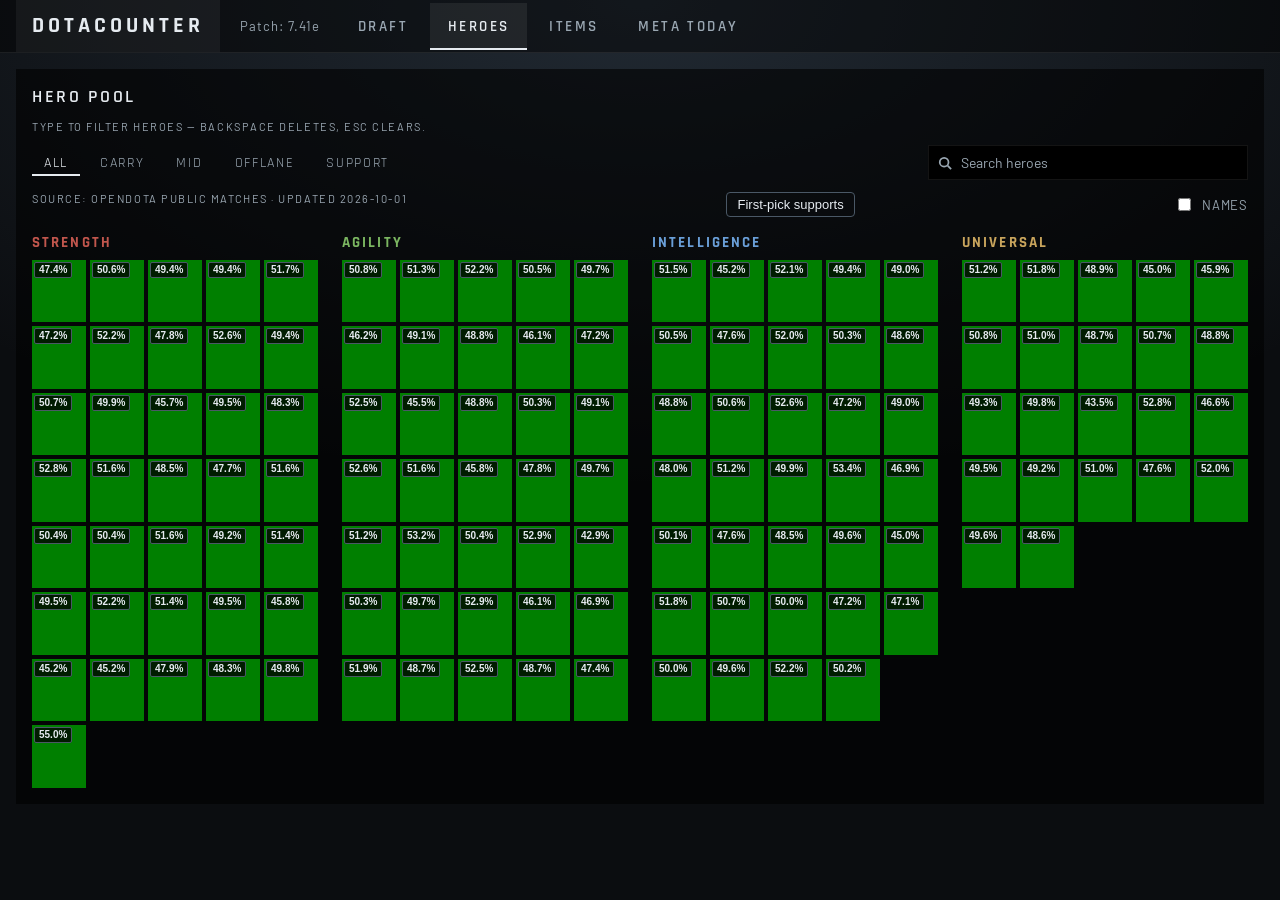
==== commit 15cce2e3: "feat: remove lane-role popup from Heroes page" ====
--- a/heroes.html
+++ b/heroes.html
@@ -41,7 +41,6 @@
       </div>
       <div class="pool-caption-row">
         <p class="pool-data-date">Source: loading.</p>
-        <button class="role-chip">Role: pick yours</button>
         <button class="first-pick-button">First-pick supports</button>
         <label class="rates-toggle"><input type="checkbox" class="names-checkbox"> Names</label>
       </div>
@@ -78,21 +77,6 @@
     </div>
   </div>
 
-  <div class="role-modal-backdrop" hidden>
-    <div class="role-modal" role="dialog" aria-modal="true" aria-labelledby="role-modal-title">
-      <button class="role-modal-close" aria-label="Close">X</button>
-      <h2 class="role-modal-title" id="role-modal-title">What role do you play?</h2>
-      <p class="role-modal-sub">We filter the pool to your lane. P4 and P5 also get the first-pick support list.</p>
-      <div class="role-options">
-        <button class="role-option" data-role="p1">P1 <span>Safe Lane Carry</span></button>
-        <button class="role-option" data-role="p2">P2 <span>Mid</span></button>
-        <button class="role-option" data-role="p3">P3 <span>Offlane</span></button>
-        <button class="role-option" data-role="p4">P4 <span>Soft Support</span></button>
-        <button class="role-option" data-role="p5">P5 <span>Hard Support</span></button>
-      </div>
-    </div>
-  </div>
-
   <div class="support-modal-backdrop" hidden>
     <div class="support-modal" role="dialog" aria-modal="true" aria-labelledby="support-modal-title">
       <button class="support-modal-close" aria-label="Close">X</button>
--- a/css/heroes.css
+++ b/css/heroes.css
@@ -2,7 +2,6 @@
    info right, item timeline full-width at the bottom. Narrow screens
    get a full-screen sheet. Class names mirror the Draft page. */
 .hero-modal-backdrop,
-.role-modal-backdrop,
 .support-modal-backdrop {
   position: fixed;
   inset: 0;
@@ -13,7 +12,6 @@
   z-index: 50;
 }
 .hero-modal-backdrop[hidden],
-.role-modal-backdrop[hidden],
 .support-modal-backdrop[hidden] {
   display: none;
 }
@@ -28,7 +26,6 @@
   position: relative;
 }
 .hero-modal-close,
-.role-modal-close,
 .support-modal-close {
   position: absolute;
   top: 8px;
@@ -43,7 +40,6 @@
   cursor: pointer;
 }
 .hero-modal-close:hover,
-.role-modal-close:hover,
 .support-modal-close:hover {
   color: var(--ink);
   background: rgba(255, 255, 255, 0.08);
@@ -313,9 +309,7 @@
   pointer-events: none;
 }
 
-/* Caption-row buttons: role chip reopens role picking, first-pick
-   button reopens the support list any time. */
-.role-chip,
+/* Caption-row button: reopens the first-pick support list any time. */
 .first-pick-button {
   background: none;
   border: 1px solid #4a5866;
@@ -325,15 +319,13 @@
   border-radius: 4px;
   cursor: pointer;
 }
-.role-chip:hover,
 .first-pick-button:hover {
   background: rgba(255, 255, 255, 0.08);
 }
 
-/* Role popup: narrow dialog, one full-width button per lane position. */
-.role-modal,
+/* Support popup: wider dialog for the two top-five lists. */
 .support-modal {
-  width: 420px;
+  width: 560px;
   max-width: calc(100vw - 32px);
   max-height: calc(100vh - 64px);
   overflow-y: auto;
@@ -342,46 +334,14 @@
   padding: 20px;
   position: relative;
 }
-.support-modal {
-  width: 560px;
-}
-.role-modal-title,
 .support-modal-title {
   font-size: 20px;
   margin: 0 40px 4px 0;
 }
-.role-modal-sub,
 .support-modal-sub {
   font-size: 13px;
   color: var(--muted);
   margin: 0 0 12px 0;
-}
-.role-options {
-  display: flex;
-  flex-direction: column;
-  gap: 8px;
-}
-.role-option {
-  text-align: left;
-  background: none;
-  border: 1px solid #4a5866;
-  color: var(--ink);
-  font-size: 15px;
-  font-weight: 700;
-  padding: 10px 12px;
-  border-radius: 4px;
-  cursor: pointer;
-}
-.role-option span {
-  font-weight: 400;
-  color: var(--muted);
-  margin-left: 8px;
-}
-.role-option:hover {
-  background: rgba(255, 255, 255, 0.06);
-}
-.role-option-selected {
-  outline: 2px solid var(--ink);
 }
 
 /* Support popup rows: name left, win rate + sample right. */
